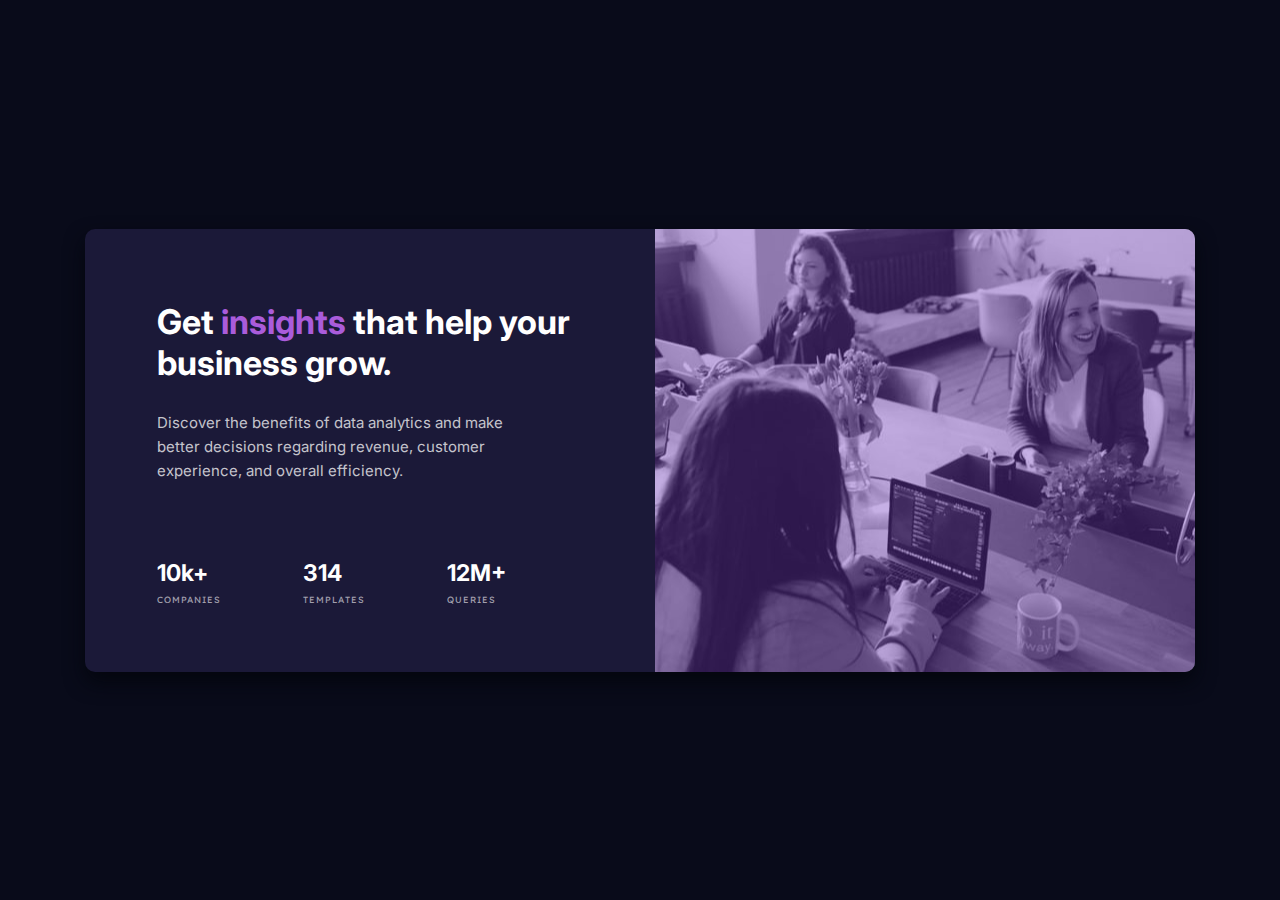
==== Stats-Preview-Card-Component-Main/index.html @ 9c0006af "Add files via upload" ====
<!DOCTYPE html>
<html lang="en">
<head>
  <meta charset="UTF-8">
  <meta name="viewport" content="width=device-width, initial-scale=1.0">
  <link rel="icon" type="image/png" sizes="32x32" href="./images/favicon-32x32.png">
  <title>Frontend Mentor | Stats preview card component</title>
  <link rel="stylesheet" href="./css/styles.css">
</head>
<body>
  <main>
    <section class="component">
      <div class="card">
        <div class="card-content">
          <h1>Get <span>insights</span> that help your business grow.</h1>
          <div class="text">
            <p>
              Discover the benefits of data analytics and make better decisions regarding revenue, customer 
              experience, and overall efficiency.
            </p>
            <div class="stats">
              <div class="stat">
                <h3>10k+</h3>
                <span>COMPANIES</span>
              </div>
              <div class="stat">
                <h3>314</h3>
                <span>TEMPLATES</span>
              </div>
              <div class="stat">
                <h3>12M+</h3>
                <span>QUERIES</span>
              </div>
            </div>
          </div>
        </div>
        <div class="card-img">
          <div class="card-img-overlay"></div>
        </div>
      </div>
    </section>
  </main>















  <!-- 
      Desktop
    Width: 1110px
    Height: 446px
      Mobile
    Width: 327px
    Height: 780px
   -->

  <!-- Get insights that help your business grow.

  Discover the benefits of data analytics and make better decisions regarding revenue, customer 
  experience, and overall efficiency.

  10k+ companies
  314 templates
  12m+ queries -->
</body>
</html>
---- Stats-Preview-Card-Component-Main/css/styles.css ----
/** Fonts and Variables **/

@import url('https://fonts.googleapis.com/css2?family=Inter:wght@400;700&family=Lexend+Deca&display=block');

:root {
    --veryDarkBlue: hsl(233, 47%, 7%); 
    --darkDesaturatedBlue: hsl(244, 38%, 16%);
    --softViolet: hsl(277, 64%, 61%);
    --white: hsl(0, 0%, 100%);
    --slightWhiteP: hsla(0, 0%, 100%, 0.75);
    --slightWhiteH: hsla(0, 0%, 100%, 0.6);
    --inter: 'Inter', sans-serif;
    --lexendDeca: 'Lexend Deca', sans-serif;
}

/** General settings **/

::selection {
    background-color: var(--softViolet);
    color: white;
}

*, html {
    margin: 0;
    padding: 0;
    box-sizing: border-box;
}

body {
    background-color: var(--veryDarkBlue);
}

main {
    min-height: 100vh;
    display: flex;
    justify-content: center;
    align-items: center;
    color: white;
    padding: 20px 25px;
}

.component {
    border-radius: 10px;
    max-width: 1110px;
    background-color: var(--darkDesaturatedBlue);
    box-shadow: 0px 10px 20px 0px rgb(4, 6, 14);
}

.card {
    display: flex;
}

/** Card Content **/

.card-content {
    flex: 1;
    padding: 72px 72px 65px 72px;
}

.card-content h1 {
    font-family: var(--inter);
    font-size: 34px;
}

.card-content h1 span {
    color: var(--softViolet);
}

.text {
    width: 82%;
}

.card-content p {
    font-family: var(--inter);
    font-size: 15px;
    line-height: 1.6;
    color: var(--slightWhiteP);
    padding-top: 28px;
    padding-bottom: 76px;
}

.stats {
    font-family: var(--inter);
    display: flex;
    justify-content: space-between;
    gap: 30px 10px;
}

.stat h3 {
    color: var(--white);
    font-size: 23px;
}

.stat span {
    font-family: var(--lexendDeca);
    color: var(--slightWhiteH);
    letter-spacing: 1px; 
    font-size: 9px;
}

.stats {
    display: flex;
}

/** Card Image **/

.card-img {
    width: 540px;
    position: relative;
    background: url('../images/image-header-desktop.jpg');
    background-position: center;
    background-repeat: no-repeat;
    background-size: cover;
    border-top-right-radius: 10px;
    border-bottom-right-radius: 10px;
}

.card-img-overlay {
    background-color: rgba(112, 58, 190, 0.4);
    position: absolute;
    top: 0;
    left: 0;
    right: 0;
    bottom: 0;
    z-index: 1;
    border-top-right-radius: 10px;
    border-bottom-right-radius: 10px;
}

/** Responsive Design - Media Queries **/

@media screen and (max-width: 1200px) {
    .component {
        max-width: 940px;
    }

    .card-content {
        padding: 35px;
    }

    .card-content h1 {
        font-size: 32px;
    }

    .card-img {
        width: 50%;
    }
}

@media screen and (max-width: 992px) {
    .component {
        max-width: 740px;
    }

    .card-content {
        padding: 35px;
        text-align: center;
    }

    .card-content h1 {
        font-size: 28px;
    }

    .card-content p {
        padding: 20px;
        padding-bottom: 40px;
    }

    .text {
        width: 100%;
    }

    .stats {
        justify-content: space-around;
    }

    .stat h3 {
        font-size: 20px;
    }

    .card-img {
        border-top-left-radius: 10px;
        border-top-right-radius: 10px;
        border-bottom-right-radius: 0px;
        background-position: center top;
        background-size: cover;
    }
}

@media screen and (max-width: 800px) {
    main {
        padding: 20px;
    }

    .component {
        max-width: 610px;
    }

    .card {
        flex-direction: column;
    }

    .card-content p {
        padding-right: 0;
        padding-left: 0;
    }

    .card-img {
        width: 100%;
        height: 250px;
        order: -1;
    }
}

@media screen and (max-width: 676px) {
    .component {
        max-width: 480px;
    }

    .card-content {
        padding: 25px;
    }

    .card-content h1 {
        font-size: 25px;
    }

    .card-img {
        height: 237px;
        background: url('../images/image-header-mobile.jpg');
        background-position: center top;
        background-size: cover;
    }
}

@media screen and (max-width: 430px) {
    .stats {
        flex-direction: column;
        align-items: center;
    }
}
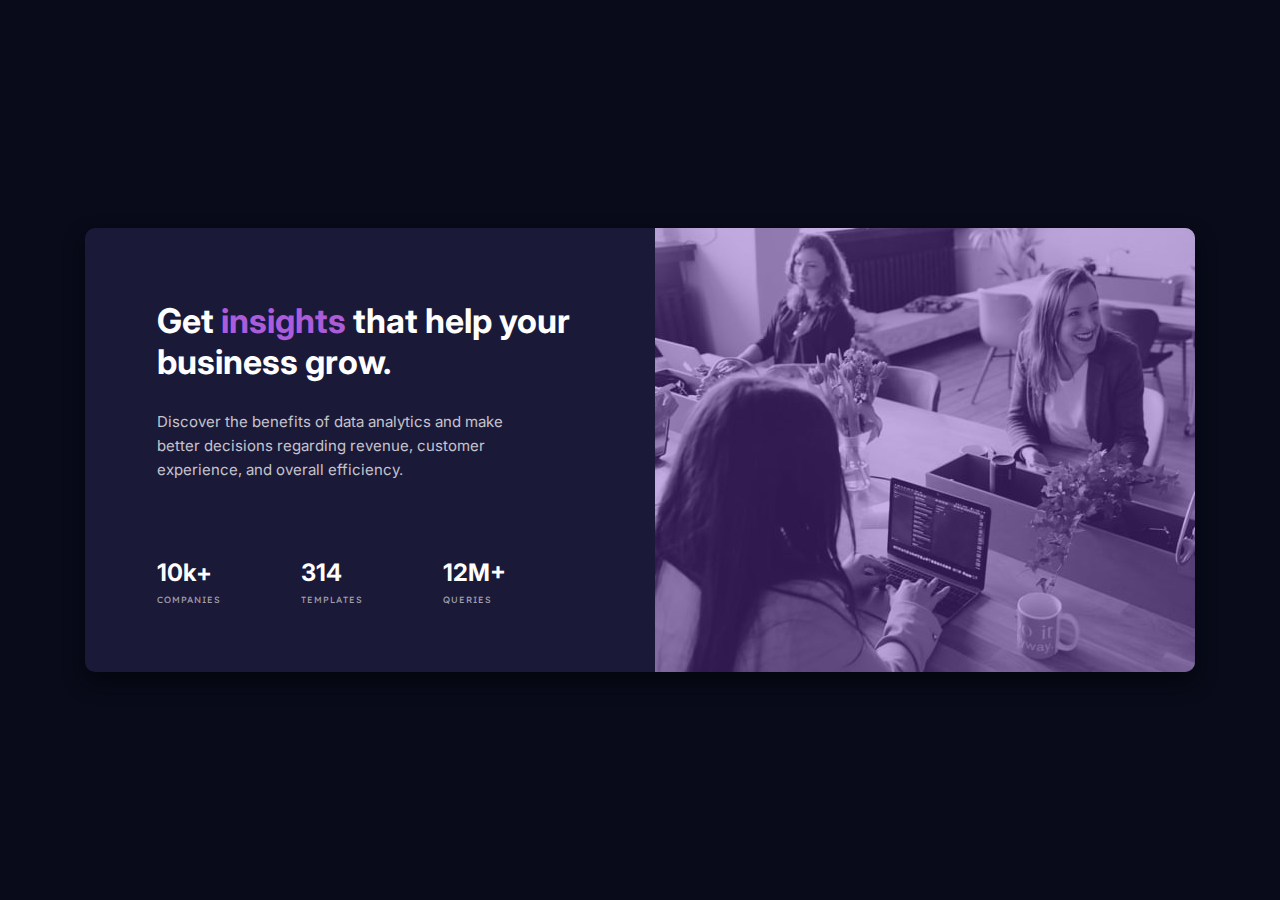
==== commit 27b90f48: "Update index.html" ====
--- a/Stats-Preview-Card-Component-Main/index.html
+++ b/Stats-Preview-Card-Component-Main/index.html
@@ -20,15 +20,15 @@
             </p>
             <div class="stats">
               <div class="stat">
-                <h3>10k+</h3>
+                <h2>10k+</h2>
                 <span>COMPANIES</span>
               </div>
               <div class="stat">
-                <h3>314</h3>
+                <h2>314</h2>
                 <span>TEMPLATES</span>
               </div>
               <div class="stat">
-                <h3>12M+</h3>
+                <h2>12M+</h2>
                 <span>QUERIES</span>
               </div>
             </div>
@@ -73,4 +73,4 @@
   314 templates
   12m+ queries -->
 </body>
-</html>+</html>
